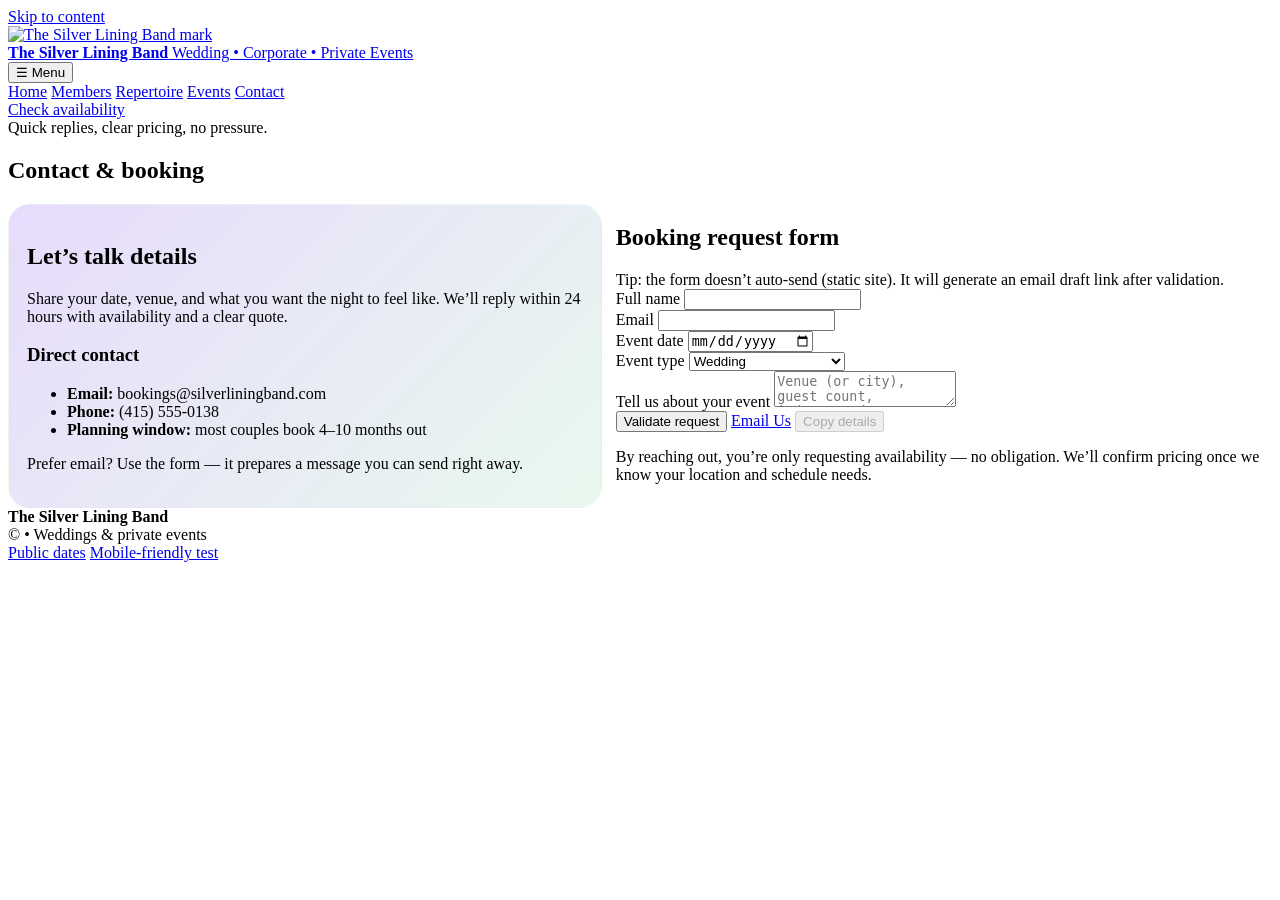
==== contact.html @ 78039f35 "Add files via upload" ====
<!doctype html>
<html lang="en">
<head>
  <meta charset="utf-8" />
  <meta name="viewport" content="width=device-width,initial-scale=1" />
  <title>Contact | The Silver Lining Band</title>
  <meta name="description" content="Contact The Silver Lining Band for wedding and private event bookings." />
  <link rel="stylesheet" href="css/styles.css" />
  <script src="js/main.js" defer></script>

  <!-- Internal stylesheet (required on at least one page) -->
  <style>
    .contact-hero {
      background: linear-gradient(135deg, rgba(124,58,237,0.18), rgba(34,197,94,0.10));
      border: 1px solid rgba(255,255,255,0.12);
      border-radius: 22px;
      padding: 18px;
    }
    .contact-split{
      display: grid;
      grid-template-columns: 0.95fr 1.05fr;
      gap: 14px;
      align-items: start;
    }
    @media (max-width: 860px){
      .contact-split{ grid-template-columns: 1fr; }
    }
  </style>
</head>

<body>
  <a class="skip-link" href="#content">Skip to content</a>

  <div class="page-wrap">
    <header class="site-header">
      <div class="container header-inner">
        <a class="brand" href="index.html">
          <img src="assets/band-mark.svg" alt="The Silver Lining Band mark" />
          <div class="brand-title">
            <strong>The Silver Lining Band</strong>
            <span>Wedding • Corporate • Private Events</span>
          </div>
        </a>

        <button class="hamburger" type="button" data-nav-toggle aria-expanded="false" aria-controls="site-nav">
          ☰ Menu
        </button>

        <nav id="site-nav" class="nav" data-open="false">
          <a href="index.html">Home</a>
          <a href="members.html">Members</a>
          <a href="repertoire.html">Repertoire</a>
          <a href="events.html">Events</a>
          <a href="contact.html">Contact</a>
        </nav>

        <div class="header-actions">
          <a class="btn primary" href="contact.html">Check availability</a>
        </div>
      </div>
    </header>

    <main id="content">
      <section class="container hero">
        <div class="kicker"><span class="dot"></span> Quick replies, clear pricing, no pressure.</div>
        <h1>Contact & booking</h1>

        <div class="contact-split section">
          <div class="contact-hero">
            <h2>Let’s talk details</h2>
            <p class="lede">
              Share your date, venue, and what you want the night to feel like. We’ll reply within 24 hours with availability and a clear quote.
            </p>

            <div class="card soft">
              <h3>Direct contact</h3>
              <ul class="list">
                <li><strong>Email:</strong> bookings@silverliningband.com</li>
                <li><strong>Phone:</strong> (415) 555-0138</li>
                <li><strong>Planning window:</strong> most couples book 4–10 months out</li>
              </ul>
              <p class="small">Prefer email? Use the form — it prepares a message you can send right away.</p>
            </div>
          </div>

          <div class="card">
            <h2>Booking request form</h2>

            <div class="notice warn" data-form-status tabindex="-1">
              Tip: the form doesn’t auto-send (static site). It will generate an email draft link after validation.
            </div>

            <form class="form section" data-contact-form>
              <div class="form-row">
                <div class="field">
                  <label for="name">Full name</label>
                  <input id="name" name="name" autocomplete="name" required />
                </div>

                <div class="field">
                  <label for="email">Email</label>
                  <input id="email" name="email" type="email" autocomplete="email" required />
                </div>
              </div>

              <div class="form-row">
                <div class="field">
                  <label for="date">Event date</label>
                  <input id="date" name="date" type="date" required />
                </div>

                <div class="field">
                  <label for="type">Event type</label>
                  <select id="type" name="type">
                    <option>Wedding</option>
                    <option>Corporate event</option>
                    <option>Birthday / private party</option>
                    <option>Other</option>
                  </select>
                </div>
              </div>

              <div class="field">
                <label for="message">Tell us about your event</label>
                <textarea id="message" name="message" required
                  placeholder="Venue (or city), guest count, indoor/outdoor, your music vibe, and any must-play songs."></textarea>
              </div>

              <div class="section">
                <button class="btn primary" type="submit">Validate request</button>
                <a class="btn" data-mailto href="mailto:bookings@silverliningband.com">Email Us</a>
                <button class="btn" type="button" data-copy disabled>Copy details</button>
              </div>

              <p class="small">
                By reaching out, you’re only requesting availability — no obligation. We’ll confirm pricing once we know your location and schedule needs.
              </p>
            </form>
          </div>
        </div>
      </section>
    </main>

    <footer class="site-footer">
      <div class="container footer-inner">
        <div>
          <strong>The Silver Lining Band</strong><br/>
          <span class="small">© <span data-year></span> • Weddings & private events</span>
        </div>
        <div class="footer-links">
          <a href="events.html">Public dates</a>
          <a href="mobile-friendly.html">Mobile-friendly test</a>
        </div>
      </div>
    </footer>
  </div>
</body>
</html>
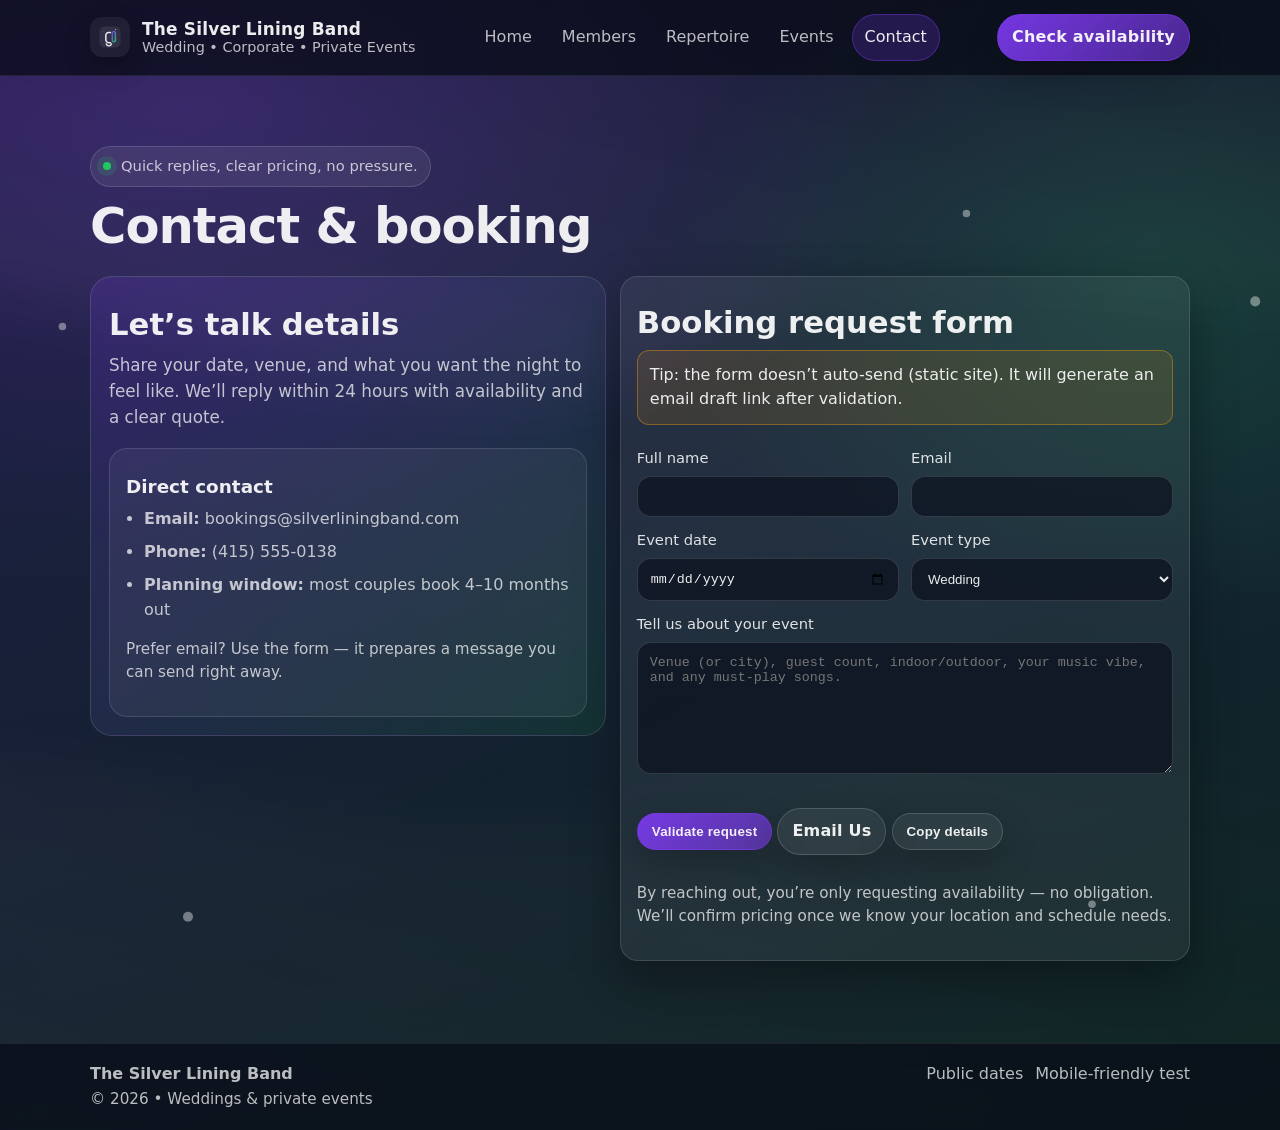
==== commit dd0f248b: "Add files via upload" ====
--- a/contact.html
+++ b/contact.html
@@ -5,8 +5,8 @@
   <meta name="viewport" content="width=device-width,initial-scale=1" />
   <title>Contact | The Silver Lining Band</title>
   <meta name="description" content="Contact The Silver Lining Band for wedding and private event bookings." />
-  <link rel="stylesheet" href="css/styles.css" />
-  <script src="js/main.js" defer></script>
+  <link rel="stylesheet" href="styles.css" />
+  <script src="main.js" defer></script>
 
   <!-- Internal stylesheet (required on at least one page) -->
   <style>
@@ -35,7 +35,7 @@
     <header class="site-header">
       <div class="container header-inner">
         <a class="brand" href="index.html">
-          <img src="assets/band-mark.svg" alt="The Silver Lining Band mark" />
+          <img src="band-mark.svg" alt="The Silver Lining Band mark" />
           <div class="brand-title">
             <strong>The Silver Lining Band</strong>
             <span>Wedding • Corporate • Private Events</span>
--- a/styles.css
+++ b/styles.css
@@ -0,0 +1,429 @@
+/* ===========================
+   Silver Lining Band - Styles
+   =========================== */
+
+:root{
+  --bg: #0b1220;
+  --surface: rgba(255,255,255,0.06);
+  --surface-2: rgba(255,255,255,0.10);
+  --text: rgba(255,255,255,0.92);
+  --muted: rgba(255,255,255,0.72);
+  --ink: #071023;
+  --accent: #7c3aed;
+  --accent-2: #22c55e;
+  --warning: #f59e0b;
+  --border: rgba(255,255,255,0.14);
+  --shadow: 0 18px 45px rgba(0,0,0,0.35);
+  --radius: 18px;
+  --radius-sm: 12px;
+  --max: 1100px;
+}
+
+*{ box-sizing: border-box; }
+html{ scroll-behavior: smooth; }
+body{
+  margin: 0;
+  color: var(--text);
+  background: radial-gradient(1200px 700px at 15% 10%, rgba(124,58,237,0.25), transparent 60%),
+              radial-gradient(900px 600px at 90% 25%, rgba(34,197,94,0.18), transparent 55%),
+              linear-gradient(180deg, #070b14 0%, #0b1220 45%, #070b14 100%);
+  font-family: ui-sans-serif, system-ui, -apple-system, Segoe UI, Roboto, Helvetica, Arial, "Apple Color Emoji","Segoe UI Emoji";
+  line-height: 1.55;
+}
+
+/* Background image requirement */
+.page-wrap{
+  min-height: 100vh;
+  background-image: url("bg-wave.svg");
+  background-repeat: no-repeat;
+  background-size: cover;
+  background-position: center top;
+}
+
+a{ color: inherit; text-decoration: none; }
+a:hover{ text-decoration: underline; }
+
+.container{
+  width: min(var(--max), 92vw);
+  margin: 0 auto;
+}
+
+.skip-link{
+  position: absolute;
+  left: -999px;
+  top: 10px;
+  padding: 10px 12px;
+  background: #fff;
+  color: #000;
+  border-radius: 10px;
+  z-index: 9999;
+}
+.skip-link:focus{ left: 10px; }
+
+.site-header{
+  position: sticky;
+  top: 0;
+  z-index: 50;
+  backdrop-filter: blur(12px);
+  background: rgba(8, 12, 24, 0.76);
+  border-bottom: 1px solid rgba(255,255,255,0.08);
+}
+
+.header-inner{
+  display: flex;
+  align-items: center;
+  justify-content: space-between;
+  gap: 14px;
+  padding: 14px 0;
+}
+
+.brand{
+  display: flex;
+  align-items: center;
+  gap: 12px;
+}
+.brand img{
+  width: 40px;
+  height: 40px;
+  border-radius: 12px;
+  background: rgba(255,255,255,0.06);
+  padding: 6px;
+  box-shadow: 0 10px 25px rgba(0,0,0,0.25);
+}
+.brand-title{
+  display: flex;
+  flex-direction: column;
+  line-height: 1.2;
+}
+.brand-title strong{
+  font-size: 1.06rem;
+  letter-spacing: 0.2px;
+}
+.brand-title span{
+  font-size: 0.9rem;
+  color: var(--muted);
+}
+
+.nav{
+  display: flex;
+  align-items: center;
+  gap: 6px;
+}
+.nav a{
+  padding: 10px 12px;
+  border-radius: 999px;
+  color: var(--muted);
+}
+.nav a[aria-current="page"]{
+  background: rgba(124,58,237,0.22);
+  color: var(--text);
+  border: 1px solid rgba(124,58,237,0.40);
+  text-decoration: none;
+}
+
+.header-actions{
+  display: flex;
+  align-items: center;
+  gap: 10px;
+}
+
+.btn{
+  display: inline-flex;
+  align-items: center;
+  justify-content: center;
+  gap: 10px;
+  padding: 10px 14px;
+  border-radius: 999px;
+  border: 1px solid rgba(255,255,255,0.16);
+  background: rgba(255,255,255,0.06);
+  color: var(--text);
+  font-weight: 650;
+  letter-spacing: 0.2px;
+  text-decoration: none;
+  box-shadow: 0 14px 35px rgba(0,0,0,0.22);
+}
+.btn:hover{
+  transform: translateY(-1px);
+  background: rgba(255,255,255,0.09);
+  text-decoration: none;
+}
+.btn.primary{
+  background: linear-gradient(135deg, rgba(124,58,237,0.95), rgba(124,58,237,0.55));
+  border-color: rgba(124,58,237,0.55);
+}
+.btn.primary:hover{
+  background: linear-gradient(135deg, rgba(124,58,237,1), rgba(124,58,237,0.65));
+}
+
+.hamburger{
+  display: none;
+  border: 1px solid rgba(255,255,255,0.18);
+  background: rgba(255,255,255,0.06);
+  color: var(--text);
+  border-radius: 12px;
+  padding: 10px 12px;
+  cursor: pointer;
+}
+.hamburger:focus-visible, .btn:focus-visible, a:focus-visible, input:focus-visible, textarea:focus-visible, select:focus-visible{
+  outline: 3px solid rgba(124,58,237,0.75);
+  outline-offset: 2px;
+}
+
+main{ padding: 28px 0 56px; }
+
+.hero{
+  padding: 42px 0 26px;
+}
+.hero-grid{
+  display: grid;
+  grid-template-columns: 1.2fr 0.8fr;
+  gap: 18px;
+  align-items: start;
+}
+
+.kicker{
+  display: inline-flex;
+  gap: 10px;
+  align-items: center;
+  padding: 8px 12px;
+  border-radius: 999px;
+  background: rgba(255,255,255,0.07);
+  border: 1px solid rgba(255,255,255,0.14);
+  color: var(--muted);
+  font-size: 0.92rem;
+}
+.kicker .dot{
+  width: 8px;
+  height: 8px;
+  border-radius: 999px;
+  background: var(--accent-2);
+  box-shadow: 0 0 0 6px rgba(34,197,94,0.15);
+}
+
+h1, h2, h3{
+  margin: 12px 0 10px;
+  line-height: 1.12;
+}
+h1{ font-size: clamp(2.0rem, 4.3vw, 3.1rem); letter-spacing: -0.02em; }
+h2{ font-size: clamp(1.4rem, 2.4vw, 2.0rem); }
+h3{ font-size: 1.15rem; }
+
+.lede{
+  color: var(--muted);
+  font-size: 1.05rem;
+  margin: 10px 0 18px;
+}
+
+.card{
+  background: rgba(255,255,255,0.06);
+  border: 1px solid rgba(255,255,255,0.12);
+  border-radius: var(--radius);
+  padding: 16px;
+  box-shadow: var(--shadow);
+}
+
+.card.soft{
+  background: rgba(255,255,255,0.05);
+  box-shadow: none;
+}
+
+.badges{
+  display: flex;
+  flex-wrap: wrap;
+  gap: 8px;
+  margin-top: 10px;
+}
+.badge{
+  padding: 7px 10px;
+  border-radius: 999px;
+  border: 1px solid rgba(255,255,255,0.14);
+  color: var(--muted);
+  background: rgba(255,255,255,0.05);
+  font-size: 0.92rem;
+}
+
+.grid-3{
+  display: grid;
+  grid-template-columns: repeat(3, 1fr);
+  gap: 14px;
+}
+.grid-2{
+  display: grid;
+  grid-template-columns: repeat(2, 1fr);
+  gap: 14px;
+}
+
+.section{
+  margin-top: 22px;
+}
+
+hr.sep{
+  border: 0;
+  border-top: 1px solid rgba(255,255,255,0.10);
+  margin: 18px 0;
+}
+
+.small{
+  color: var(--muted);
+  font-size: 0.95rem;
+}
+
+.list{
+  margin: 10px 0 0;
+  padding-left: 18px;
+  color: var(--muted);
+}
+.list li{ margin: 8px 0; }
+
+.table-wrap{
+  overflow-x: auto;
+  border-radius: var(--radius);
+  border: 1px solid rgba(255,255,255,0.12);
+  background: rgba(255,255,255,0.05);
+}
+table{
+  width: 100%;
+  border-collapse: collapse;
+  min-width: 640px;
+}
+th, td{
+  padding: 12px 12px;
+  text-align: left;
+  border-bottom: 1px solid rgba(255,255,255,0.10);
+}
+th{
+  color: rgba(255,255,255,0.86);
+  font-size: 0.92rem;
+  letter-spacing: 0.02em;
+  background: rgba(255,255,255,0.04);
+}
+td{ color: var(--muted); }
+tr:hover td{ background: rgba(124,58,237,0.06); color: rgba(255,255,255,0.86); }
+
+.form{
+  display: grid;
+  gap: 12px;
+}
+.field{
+  display: grid;
+  gap: 6px;
+}
+label{
+  font-size: 0.92rem;
+  color: rgba(255,255,255,0.86);
+}
+input, textarea, select{
+  width: 100%;
+  padding: 12px 12px;
+  border-radius: 14px;
+  border: 1px solid rgba(255,255,255,0.14);
+  background: rgba(10, 14, 28, 0.66);
+  color: var(--text);
+}
+textarea{ min-height: 132px; resize: vertical; }
+
+.form-row{
+  display: grid;
+  grid-template-columns: 1fr 1fr;
+  gap: 12px;
+}
+
+.notice{
+  border-radius: var(--radius-sm);
+  border: 1px solid rgba(34,197,94,0.35);
+  background: rgba(34,197,94,0.10);
+  color: rgba(255,255,255,0.90);
+  padding: 12px 12px;
+}
+.notice.warn{
+  border-color: rgba(245,158,11,0.40);
+  background: rgba(245,158,11,0.12);
+}
+
+.site-footer{
+  border-top: 1px solid rgba(255,255,255,0.08);
+  background: rgba(8, 12, 24, 0.70);
+  backdrop-filter: blur(12px);
+}
+.footer-inner{
+  padding: 18px 0;
+  display: flex;
+  justify-content: space-between;
+  gap: 14px;
+  flex-wrap: wrap;
+  color: var(--muted);
+}
+.footer-links{
+  display: flex;
+  gap: 12px;
+  flex-wrap: wrap;
+}
+.footer-links a{
+  color: var(--muted);
+}
+
+/* Member cards */
+.member{
+  display: grid;
+  grid-template-columns: 64px 1fr;
+  gap: 12px;
+  align-items: start;
+}
+.avatar{
+  width: 64px;
+  height: 64px;
+  border-radius: 16px;
+  padding: 10px;
+  background: rgba(255,255,255,0.06);
+  border: 1px solid rgba(255,255,255,0.10);
+}
+
+/* Repertoire layout */
+.columns{
+  columns: 2;
+  column-gap: 16px;
+}
+.columns ul{
+  break-inside: avoid;
+  margin: 0 0 12px;
+}
+.song{
+  margin: 6px 0;
+  color: var(--muted);
+}
+.song strong{ color: rgba(255,255,255,0.86); }
+
+/* Responsive */
+@media (max-width: 860px){
+  .hero-grid{ grid-template-columns: 1fr; }
+  .grid-3{ grid-template-columns: 1fr; }
+  .grid-2{ grid-template-columns: 1fr; }
+  .columns{ columns: 1; }
+}
+
+@media (max-width: 720px){
+  .hamburger{ display: inline-flex; }
+  .nav{
+    position: absolute;
+    right: 4vw;
+    top: 66px;
+    flex-direction: column;
+    align-items: stretch;
+    gap: 4px;
+    padding: 10px;
+    width: min(340px, 92vw);
+    border-radius: 16px;
+    border: 1px solid rgba(255,255,255,0.14);
+    background: rgba(8, 12, 24, 0.92);
+    box-shadow: 0 22px 55px rgba(0,0,0,0.45);
+    display: none;
+  }
+  .nav[data-open="true"]{ display: flex; }
+  .nav a{ width: 100%; }
+  .form-row{ grid-template-columns: 1fr; }
+}
+
+@media (prefers-reduced-motion: reduce){
+  html{ scroll-behavior: auto; }
+  .btn:hover{ transform: none; }
+}
